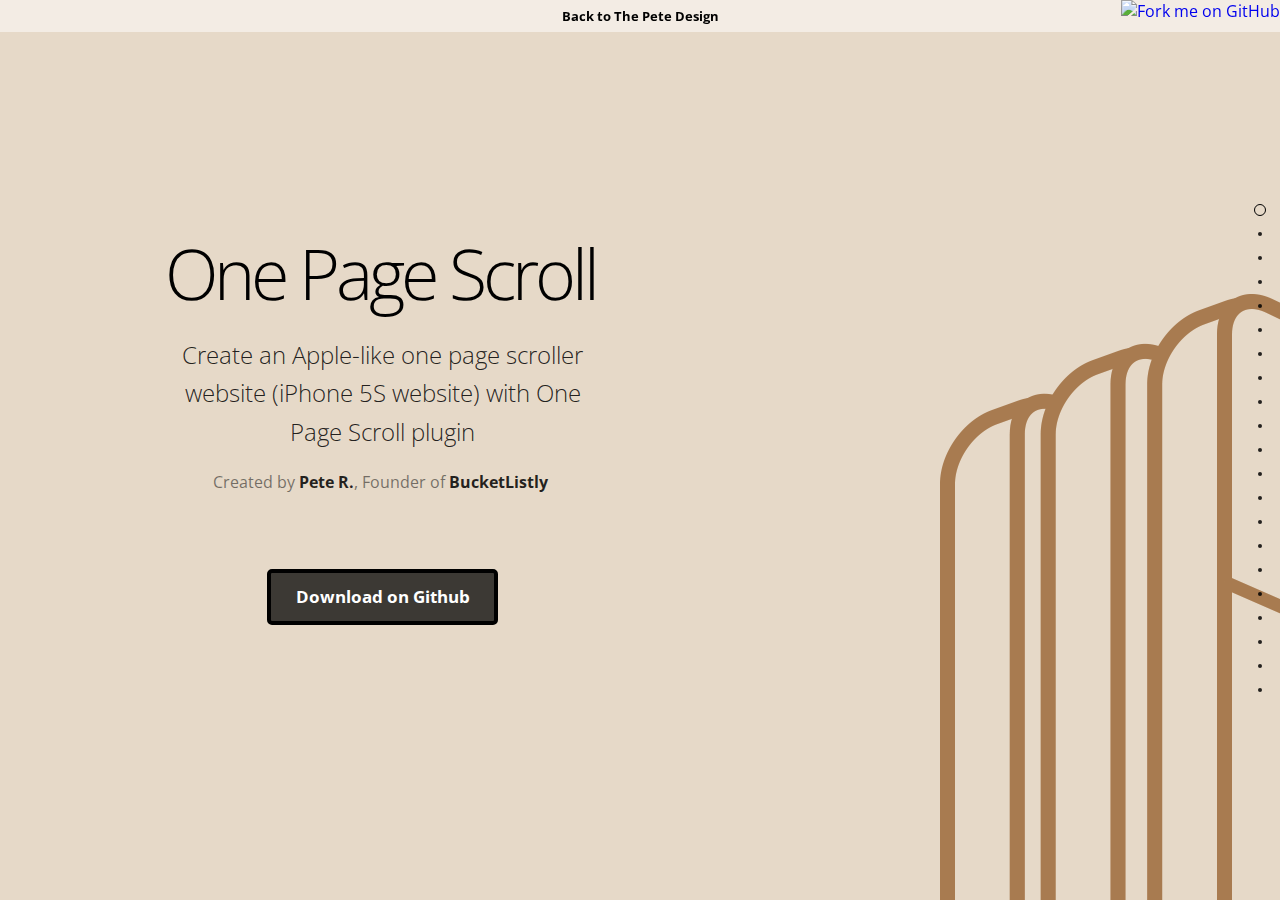
==== index.html @ 144354aa "gh pages init" ====
<!doctype html>
<html>
<head>
	<meta charset="utf-8">
	<title>jQuery One Page Scroll by Pete R. | The Pete Design</title>
	<meta name="title" content="jQuery One Page Scroll by Pete R. | The Pete Design" />
	<meta name="description" content="Create an Apple-like one page scroller website (iPhone 5S website) with One Page Scroll plugin" />
	<link rel="image_src" href="/images/notify_better_image.png" />

	<meta content="http://www.thepetedesign.com/demos/onepage_scroll_demo.html" property="og:url" />
	<meta content="http://www.thepetedesign.com/images/onepage_scroll_image.png" property="og:image" />
	<link rel="shortcut icon" id="favicon" href="favicon.png"> 
	<meta name="author" content="Pete R.">
	<link rel="canonical" href="http://www.thepetedesign.com/demos/onepage_scroll_demo.html" />
	<link href='http://fonts.googleapis.com/css?family=Open+Sans:300,400,700' rel='stylesheet' type='text/css'>
	<link href='http://fonts.googleapis.com/css?family=Pacifico:400' rel='stylesheet' type='text/css'>
	<script type="text/javascript" src="http://code.jquery.com/jquery-1.9.1.js"></script>
  <script type="text/javascript" src="jquery.onepage-scroll.js"></script>
  <link href='onepage-scroll.css' rel='stylesheet' type='text/css'>
  <meta name="viewport" content="initial-scale=1, width=device-width, maximum-scale=1, minimum-scale=1, user-scalable=no">
  <style>
    html {
      height: 100%;
    }
    body {
      background: #E2E4E7;
      padding: 0;
      text-align: center;
      font-family: 'open sans';
      position: relative;
      margin: 0;
      height: 100%;
      -webkit-font-smoothing: antialiased;
    }
    
    .wrapper {
    	height: 100% !important;
    	height: 100%;
    	margin: 0 auto; 
    	overflow: hidden;
    }
    
    a {
      text-decoration: none;
    }
    
    
    h1, h2 {
      width: 100%;
      float: left;
    }
    h1 {
      margin-top: 100px;
      color: #000;
      margin-bottom: 5px;
      font-size: 70px;
      letter-spacing: -4px;
      font-weight: 100;
    }
    h1 span {
      font-size: 26px;
      margin: 0 5px;
      text-transform: capitalize;
      background: rgba(0,0,0,0.85);
      display: inline-block;
      color: #6D461D;
      border-radius: 5px 5px;
      -webkit-border-radius: 5px 5px;
      -moz-border-radius: 5px 5px;
      text-shadow: 0 2px 8px rgba(0, 0, 0, 0.75);
      padding: 3px 10px;
    }
    h2 {
      color: #6D461D;
      font-weight: 100;
      margin-top: 0;
      margin-bottom: 10px;
    }
    
    .pointer {
      color: #9b59b6;
      font-family: 'Pacifico', cursive;
      font-size: 30px;
      margin-top: 15px;
    }
    code {
      margin: 20px 1%;
      float: left;
      width: 48%;
      height: 105px;
      background: rgba(0,0,0,0.1);
      border: rgba(0,0,0,0.05) 5px solid;
      border-radius: 5px;
      padding:5px;
      color: white;
      text-align: center;
      font-size: 15px;
      margin-top: 25px;
      display: block;
      box-sizing: border-box;
      -webkit-box-sizing: border-box;
      -moz-box-sizing: border-box;
    }
    code.html {
      color: #7EC9E6;
    }
    code.js {
      color: #FFAD00;
    }

    .main {
      float: left;
      width: 100%;
      margin: 0 auto;
    }
    
    .main h1 {
      padding:150px 50px;
      float: left;
      width: 100%;
      font-size: 45px;
      box-sizing: border-box;
      -webkit-box-sizing: border-box;
      -moz-box-sizing: border-box;
      font-weight: 100;
      color: white;
      margin: 0;
    }
   
    .main h1.demo1 {
      background: #1ABC9C;
    }
    
    .reload.bell {
      font-size: 12px;
      padding: 20px;
      width: 45px;
      text-align: center;
      height: 47px;
      border-radius: 50px;
      -webkit-border-radius: 50px;
      -moz-border-radius: 50px;
    }
    
    .reload.bell #notification {
      font-size: 25px;
      line-height: 140%;
    }
    
    .reload, .btn{
      display: inline-block;
      border: 4px solid #A2261E;
      border-radius: 5px;
      -moz-border-radius: 5px;
      -webkit-border-radius: 5px;
      background: #CC3126;
      display: inline-block;
      line-height: 100%;
      padding: 0.7em;
      text-decoration: none;
      color: #fff;
      width: 100px;
      line-height: 140%;
      font-size: 17px;
      font-family: open sans;
      font-weight: bold;
    }
    .reload:hover{
      background: #444;
    }
    .btn {
      width: 200px;
      color: rgb(255, 255, 255);
      border: 4px solid rgb(0, 0, 0);
      background: rgba(3, 3, 3, 0.75);
    }
    .clear {
      width: auto;
    }
    .btn:hover, .btn:hover {
      background: #444;
    }
    .btns {
      width: 410px;
      margin: 50px auto;
    }
    .credit {
      text-align: center;
      color: rgba(0,0,0,0.5);
      padding: 10px;
      width: 410px;
      clear: both;
    }
    .credit a {
      color: rgba(0,0,0,0.85);
      text-decoration: none;
      font-weight: bold;
      text-align: center;
    }
    
    .back {
      position: absolute;
      top: 0;
      left: 0;
      text-align: center;
      display: block;
      padding: 7px;
      width: 100%;
      box-sizing: border-box;
      -moz-box-sizing: border-box;
      -webkit-box-sizing: border-box;
      background: rgba(255, 255, 255, 0.25);
      font-weight: bold;
      font-size: 13px;
      color: #000;
      -webkit-transition: all 500ms ease-in-out;
      -moz-transition: all 500ms ease-in-out;
      -o-transition: all 500ms ease-in-out;
      transition: all 500ms ease-in-out;
    }
    .back:hover {
      color: black;
      background: rgba(255, 255, 255, 0.5);
    }
    
    header {
      position: relative;
      z-index: 10;
    }
    .main section .page_container {
      position: relative;
      top: 25%;
      margin: 0 auto 0;
      max-width: 950px;
      z-index: 3;
    }
    .main section  {
      overflow: hidden;
    }
    
    .main section > img {
      position: absolute;
      max-width: 100%;
      z-index: 1;
    }
    
    .main section.page1 {
      background:rgb(230, 217, 200);
    }
    .main section.page1 h1 {
      text-align: left;
      padding: 0;
      margin-bottom: 15px;
      font-size: 70px;
      color: black;
    }
    .main section.page1 h2 {
      color: rgba(0,0,0,0.85);
      text-align: center;
      width: 435px;
      line-height: 160%;
    }
    .main section .page_container .btns {
      clear: both;
      float: left;
      text-align: center;
      width: 435px;
    }
    .main section .page_container .btns a{
      text-align: center;
    }
    .main section.page2 {
      background: #555557 url(back-phone.png) no-repeat center -150px ;
    }
    .main section.page2 > img {
      position: absolute;
      top: -300px;
      left: 50%;
      margin-left: -1095px;
    }
    .main section.page2 .page_container {
      margin-top: 240px;
      overflow: hidden;
    }
    .main section.page2 h1 {
      text-align: center;
      padding: 0;
      margin-bottom: 15px;
      font-size: 50px;
      letter-spacing: -1px;
      color: white;
    }
    .main section.page2 h2 {
      color: rgba(255,255,255,0.85);
      text-align: center;
      line-height: 160%;
      font-weight: 100;
    }
    .viewing-page-2 .back{
      background: rgba(0, 0, 0, 0.25);
      color: #FFF;
      }
    .main section.page3 {
      background:url(tilted-phone.png) no-repeat 156px -150px ;
    }
    .main section.page3 .page_container {
      overflow: hidden;
      width: 500px;
      right: -285px;
    }
    .main section.page3 h1 {
      text-align: left;
      padding: 0;
      margin-bottom: 0;
      font-size: 70px;
      letter-spacing: -1px;
      color: black;
    }
    .main section.page3 h2 {
      color: rgba(0,0,0,0.85);
      text-align: left;
      line-height: 160%;
      font-weight: 100;
      font-size: 21px;
    }
    
    body.disabled-onepage-scroll .onepage-wrapper  section {
      min-height: 100%;
      height: auto;
    }
    
    body.disabled-onepage-scroll .main section .page_container, body.disabled-onepage-scroll .main section.page3 .page_container  {
      padding: 20px;
      margin-top: 150px;
      -webkit-box-sizing: border-box;
      -moz-box-sizing: border-box;
      box-sizing: border-box;
    }
    
    body.disabled-onepage-scroll  section .page_container h1{
      text-align: center;
      font-size: 50px;
    }
    body.disabled-onepage-scroll section .page_container h2, body.disabled-onepage-scroll section .page_container .credit, body.disabled-onepage-scroll section .page_container .btns{
      text-align: center;
      width: 100%;
    }
    
    body.disabled-onepage-scroll .main section.page1 > img {
      position: absolute;
      width: 80%;
      left: 10%;
    }
    
    body.disabled-onepage-scroll .main section > img {
      position: relative;
      max-width: 80%;
      bottom: 0;
    }
    body.disabled-onepage-scroll code {
      width: 95%;
      margin: 0 auto 25px;
      float: none;
      overflow: hidden;
    }
    
    body.disabled-onepage-scroll .main section.page3 .page_container {
      width: 90%;
      margin-left: auto;
      margin-right: auto;
      right: 0;
    }
	</style>
	<script>
	  $(document).ready(function(){
      $(".main").onepage_scroll({
        sectionContainer: "section",
        responsiveFallback: 600,
        loop: true
      });
		});
		
	</script>
</head>
<body>
  <div class="wrapper">
	  <div class="main">
	    
      <section class="page1">
        <div class="page_container">
          <h1>One Page Scroll</h1>
          <h2>Create an Apple-like one page scroller website (iPhone 5S website) with One Page Scroll plugin</h2>
          <p class="credit">Created by <a href="http://www.thepetedesign.com">Pete R.</a>, Founder of <a href="http://www.bucketlistly.com" target="_blank">BucketListly</a></p>
          <div class="btns">
  	        <a class="reload btn" href="https://github.com/peachananr/onepage-scroll">Download on Github</a>
  	      </div>
  	    </div>
  	    <img src="phones.png" alt="phones">
      </section>
	    
	    <section class="page2">
	      <div class="page_container">
          <h1>Ready-to-use plugin</h1>
          <h2>All you need is an HTML markup, call the script and BAM!</h2>
          <code class="html">
  	        &lt;div class="main"&gt;<br>
  	          &lt;section&gt;...&lt;/section&gt;<br>
  	          &lt;section&gt;...&lt;/section&gt;<br>
  	          ...<br>
  	        &lt;/div&gt;
  	      </code>
  	      
  	      <code class="js">
	          $(".main").onepage_scroll();
	        </code>
	      </div>
      </section>
	    
	    <section class="page3">
	      <div class="page_container">
          <h1>Pretty Neat Eh?</h1>
          <h2>You can customise the animation timing, the selector or even the animation easing using CSS3. I can't wait to see what you guys will come up with. Don't forget to grab them for free on Github'</h2>
          <div class="btns">
  	        <a class="reload btn" href="https://github.com/peachananr/onepage-scroll">Download on Github</a>
  	      </div>
  	    </div>
      </section>
      
      	    
      <section class="page1">
        <div class="page_container">
          <h1>One Page Scroll</h1>
          <h2>Create an Apple-like one page scroller website (iPhone 5S website) with One Page Scroll plugin</h2>
          <p class="credit">Created by <a href="http://www.thepetedesign.com">Pete R.</a>, Founder of <a href="http://www.bucketlistly.com" target="_blank">BucketListly</a></p>
          <div class="btns">
  	        <a class="reload btn" href="https://github.com/peachananr/onepage-scroll">Download on Github</a>
  	      </div>
  	    </div>
  	    <img src="phones.png" alt="phones">
      </section>
	    
	    <section class="page2">
	      <div class="page_container">
          <h1>Ready-to-use plugin</h1>
          <h2>All you need is an HTML markup, call the script and BAM!</h2>
          <code class="html">
  	        &lt;div class="main"&gt;<br>
  	          &lt;section&gt;...&lt;/section&gt;<br>
  	          &lt;section&gt;...&lt;/section&gt;<br>
  	          ...<br>
  	        &lt;/div&gt;
  	      </code>
  	      
  	      <code class="js">
	          $(".main").onepage_scroll();
	        </code>
	      </div>
      </section>
	    
	    <section class="page3">
	      <div class="page_container">
          <h1>Pretty Neat Eh?</h1>
          <h2>You can customise the animation timing, the selector or even the animation easing using CSS3. I can't wait to see what you guys will come up with. Don't forget to grab them for free on Github'</h2>
          <div class="btns">
  	        <a class="reload btn" href="https://github.com/peachananr/onepage-scroll">Download on Github</a>
  	      </div>
  	    </div>
      </section>
      	    
      <section class="page1">
        <div class="page_container">
          <h1>One Page Scroll</h1>
          <h2>Create an Apple-like one page scroller website (iPhone 5S website) with One Page Scroll plugin</h2>
          <p class="credit">Created by <a href="http://www.thepetedesign.com">Pete R.</a>, Founder of <a href="http://www.bucketlistly.com" target="_blank">BucketListly</a></p>
          <div class="btns">
  	        <a class="reload btn" href="https://github.com/peachananr/onepage-scroll">Download on Github</a>
  	      </div>
  	    </div>
  	    <img src="phones.png" alt="phones">
      </section>
	    
	    <section class="page2">
	      <div class="page_container">
          <h1>Ready-to-use plugin</h1>
          <h2>All you need is an HTML markup, call the script and BAM!</h2>
          <code class="html">
  	        &lt;div class="main"&gt;<br>
  	          &lt;section&gt;...&lt;/section&gt;<br>
  	          &lt;section&gt;...&lt;/section&gt;<br>
  	          ...<br>
  	        &lt;/div&gt;
  	      </code>
  	      
  	      <code class="js">
	          $(".main").onepage_scroll();
	        </code>
	      </div>
      </section>
	    
	    <section class="page3">
	      <div class="page_container">
          <h1>Pretty Neat Eh?</h1>
          <h2>You can customise the animation timing, the selector or even the animation easing using CSS3. I can't wait to see what you guys will come up with. Don't forget to grab them for free on Github'</h2>
          <div class="btns">
  	        <a class="reload btn" href="https://github.com/peachananr/onepage-scroll">Download on Github</a>
  	      </div>
  	    </div>
      </section>
      	    
      <section class="page1">
        <div class="page_container">
          <h1>One Page Scroll</h1>
          <h2>Create an Apple-like one page scroller website (iPhone 5S website) with One Page Scroll plugin</h2>
          <p class="credit">Created by <a href="http://www.thepetedesign.com">Pete R.</a>, Founder of <a href="http://www.bucketlistly.com" target="_blank">BucketListly</a></p>
          <div class="btns">
  	        <a class="reload btn" href="https://github.com/peachananr/onepage-scroll">Download on Github</a>
  	      </div>
  	    </div>
  	    <img src="phones.png" alt="phones">
      </section>
	    
	    <section class="page2">
	      <div class="page_container">
          <h1>Ready-to-use plugin</h1>
          <h2>All you need is an HTML markup, call the script and BAM!</h2>
          <code class="html">
  	        &lt;div class="main"&gt;<br>
  	          &lt;section&gt;...&lt;/section&gt;<br>
  	          &lt;section&gt;...&lt;/section&gt;<br>
  	          ...<br>
  	        &lt;/div&gt;
  	      </code>
  	      
  	      <code class="js">
	          $(".main").onepage_scroll();
	        </code>
	      </div>
      </section>
	    
	    <section class="page3">
	      <div class="page_container">
          <h1>Pretty Neat Eh?</h1>
          <h2>You can customise the animation timing, the selector or even the animation easing using CSS3. I can't wait to see what you guys will come up with. Don't forget to grab them for free on Github'</h2>
          <div class="btns">
  	        <a class="reload btn" href="https://github.com/peachananr/onepage-scroll">Download on Github</a>
  	      </div>
  	    </div>
      </section>
      	    
      <section class="page1">
        <div class="page_container">
          <h1>One Page Scroll</h1>
          <h2>Create an Apple-like one page scroller website (iPhone 5S website) with One Page Scroll plugin</h2>
          <p class="credit">Created by <a href="http://www.thepetedesign.com">Pete R.</a>, Founder of <a href="http://www.bucketlistly.com" target="_blank">BucketListly</a></p>
          <div class="btns">
  	        <a class="reload btn" href="https://github.com/peachananr/onepage-scroll">Download on Github</a>
  	      </div>
  	    </div>
  	    <img src="phones.png" alt="phones">
      </section>
	    
	    <section class="page2">
	      <div class="page_container">
          <h1>Ready-to-use plugin</h1>
          <h2>All you need is an HTML markup, call the script and BAM!</h2>
          <code class="html">
  	        &lt;div class="main"&gt;<br>
  	          &lt;section&gt;...&lt;/section&gt;<br>
  	          &lt;section&gt;...&lt;/section&gt;<br>
  	          ...<br>
  	        &lt;/div&gt;
  	      </code>
  	      
  	      <code class="js">
	          $(".main").onepage_scroll();
	        </code>
	      </div>
      </section>
	    
	    <section class="page3">
	      <div class="page_container">
          <h1>Pretty Neat Eh?</h1>
          <h2>You can customise the animation timing, the selector or even the animation easing using CSS3. I can't wait to see what you guys will come up with. Don't forget to grab them for free on Github'</h2>
          <div class="btns">
  	        <a class="reload btn" href="https://github.com/peachananr/onepage-scroll">Download on Github</a>
  	      </div>
  	    </div>
      </section>
      	    
      <section class="page1">
        <div class="page_container">
          <h1>One Page Scroll</h1>
          <h2>Create an Apple-like one page scroller website (iPhone 5S website) with One Page Scroll plugin</h2>
          <p class="credit">Created by <a href="http://www.thepetedesign.com">Pete R.</a>, Founder of <a href="http://www.bucketlistly.com" target="_blank">BucketListly</a></p>
          <div class="btns">
  	        <a class="reload btn" href="https://github.com/peachananr/onepage-scroll">Download on Github</a>
  	      </div>
  	    </div>
  	    <img src="phones.png" alt="phones">
      </section>
	    
	    <section class="page2">
	      <div class="page_container">
          <h1>Ready-to-use plugin</h1>
          <h2>All you need is an HTML markup, call the script and BAM!</h2>
          <code class="html">
  	        &lt;div class="main"&gt;<br>
  	          &lt;section&gt;...&lt;/section&gt;<br>
  	          &lt;section&gt;...&lt;/section&gt;<br>
  	          ...<br>
  	        &lt;/div&gt;
  	      </code>
  	      
  	      <code class="js">
	          $(".main").onepage_scroll();
	        </code>
	      </div>
      </section>
	    
	    <section class="page3">
	      <div class="page_container">
          <h1>Pretty Neat Eh?</h1>
          <h2>You can customise the animation timing, the selector or even the animation easing using CSS3. I can't wait to see what you guys will come up with. Don't forget to grab them for free on Github'</h2>
          <div class="btns">
  	        <a class="reload btn" href="https://github.com/peachananr/onepage-scroll">Download on Github</a>
  	      </div>
  	    </div>
      </section>
      	    
      <section class="page1">
        <div class="page_container">
          <h1>One Page Scroll</h1>
          <h2>Create an Apple-like one page scroller website (iPhone 5S website) with One Page Scroll plugin</h2>
          <p class="credit">Created by <a href="http://www.thepetedesign.com">Pete R.</a>, Founder of <a href="http://www.bucketlistly.com" target="_blank">BucketListly</a></p>
          <div class="btns">
  	        <a class="reload btn" href="https://github.com/peachananr/onepage-scroll">Download on Github</a>
  	      </div>
  	    </div>
  	    <img src="phones.png" alt="phones">
      </section>
	    
	    <section class="page2">
	      <div class="page_container">
          <h1>Ready-to-use plugin</h1>
          <h2>All you need is an HTML markup, call the script and BAM!</h2>
          <code class="html">
  	        &lt;div class="main"&gt;<br>
  	          &lt;section&gt;...&lt;/section&gt;<br>
  	          &lt;section&gt;...&lt;/section&gt;<br>
  	          ...<br>
  	        &lt;/div&gt;
  	      </code>
  	      
  	      <code class="js">
	          $(".main").onepage_scroll();
	        </code>
	      </div>
      </section>
	    
	    <section class="page3">
	      <div class="page_container">
          <h1>Pretty Neat Eh?</h1>
          <h2>You can customise the animation timing, the selector or even the animation easing using CSS3. I can't wait to see what you guys will come up with. Don't forget to grab them for free on Github'</h2>
          <div class="btns">
  	        <a class="reload btn" href="https://github.com/peachananr/onepage-scroll">Download on Github</a>
  	      </div>
  	    </div>
      </section>
      
      
    </div>
    <a class="back" href="http://www.thepetedesign.com/#design">Back to The Pete Design</a>
    <a href="https://github.com/peachananr/onepage-scroll"><img style="position: absolute; top: 0; right: 0; border: 0;" src="https://s3.amazonaws.com/github/ribbons/forkme_right_darkblue_121621.png" alt="Fork me on GitHub"></a>
  </div>
</body>
</html>
---- onepage-scroll.css ----
body, html {
  margin: 0;
  overflow: hidden;
  -webkit-transition: opacity 400ms;
  -moz-transition: opacity 400ms;
  transition: opacity 400ms;
}

body, .onepage-wrapper, html {
  display: block;
  position: static;
  padding: 0;
  width: 100%;
  height: 100%;
}

.onepage-wrapper {
  width: 100%;
  height: 100%;
  display: block;
  position: relative;
  padding: 0;
  -webkit-transform-style: preserve-3d;
}

.onepage-wrapper .section {
  width: 100%;
  height: 100%;
}

.onepage-pagination {
  position: absolute;
  right: 10px;
  top: 10%;
  bottom: 10%;
  
  display: flex;
  flex-direction: column;
  align-items: center;
  justify-content: center;
  
  z-index: 5;
  list-style: none;
  margin: 0;
  padding: 0;
}
.onepage-pagination li {
  padding: 0;
  text-align: center;
}
.onepage-pagination li a{
  padding: 10px;
  width: 4px;
  height: 4px;
  display: block;
  
}
.onepage-pagination li a:before{
  content: '';
  position: absolute;
  width: 4px;
  height: 4px;
  background: rgba(0,0,0,0.85);
  border-radius: 10px;
  -webkit-border-radius: 10px;
  -moz-border-radius: 10px;
}

.onepage-pagination li a.active:before{
  width: 10px;
  height: 10px;
  background: none;
  border: 1px solid black;
  margin-top: -4px;
  left: 8px;
}

.disabled-onepage-scroll, .disabled-onepage-scroll .wrapper {
  overflow: auto;
}

.disabled-onepage-scroll .onepage-wrapper .section {
  position: relative !important;
  top: auto !important;
  left: auto !important;
}
.disabled-onepage-scroll .onepage-wrapper {
  -webkit-transform: none !important;
  -moz-transform: none !important;
  transform: none !important;
  -ms-transform: none !important;
  min-height: 100%;
}


.disabled-onepage-scroll .onepage-pagination {
  display: none;
}

body.disabled-onepage-scroll, .disabled-onepage-scroll .onepage-wrapper, html {
  position: inherit;
}
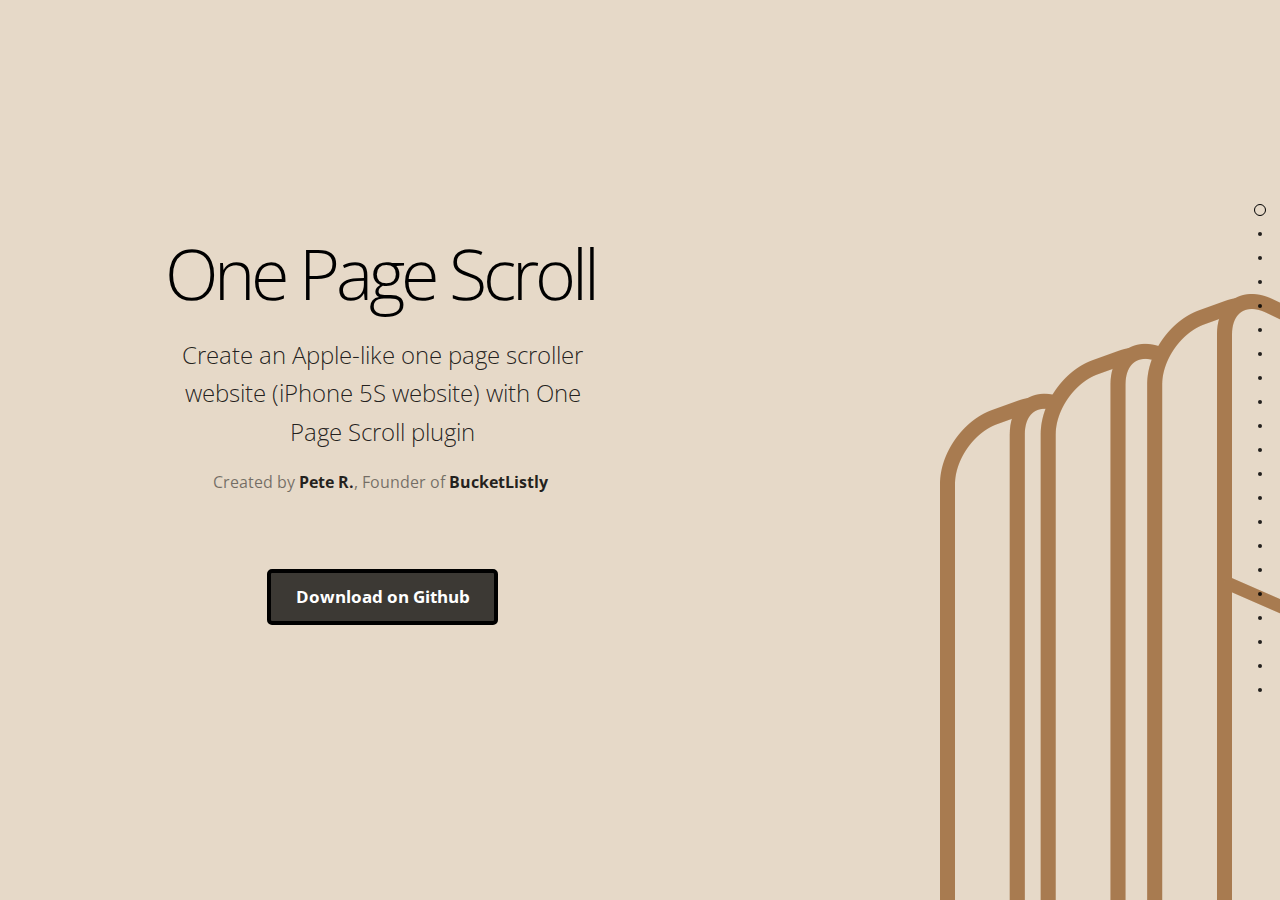
==== commit 4919fdb4: "..." ====
--- a/index.html
+++ b/index.html
@@ -376,7 +376,8 @@
       $(".main").onepage_scroll({
         sectionContainer: "section",
         responsiveFallback: 600,
-        loop: true
+        loop: false,
+        animationTime: 400
       });
 		});
 		
@@ -669,8 +670,6 @@
       
       
     </div>
-    <a class="back" href="http://www.thepetedesign.com/#design">Back to The Pete Design</a>
-    <a href="https://github.com/peachananr/onepage-scroll"><img style="position: absolute; top: 0; right: 0; border: 0;" src="https://s3.amazonaws.com/github/ribbons/forkme_right_darkblue_121621.png" alt="Fork me on GitHub"></a>
   </div>
 </body>
 </html>